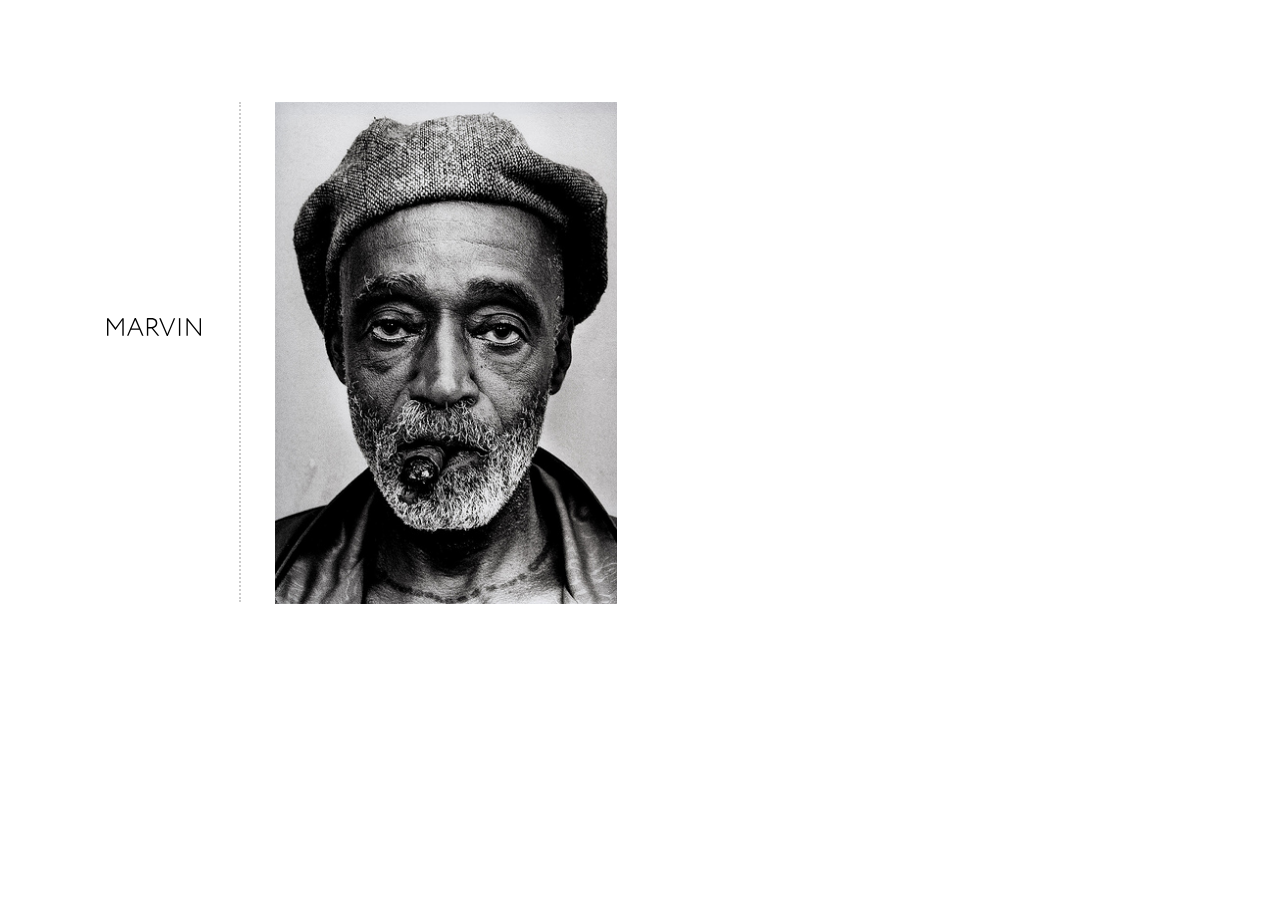
==== index.html @ 41177f88 "Refactor HTML structure and enhance CSS layout for improved organization" ====
<!doctype html>
<html lang="en">
  <head>
    <meta charset="UTF-8" />
    <meta name="viewport" content="width=device-width, initial-scale=1.0" />
    <title>MARVIN</title>
    <link rel="stylesheet" href="main.css" />
  </head>
  <body>
    <main>
      <div id="marvinLogo">
        <img src="images/marvin.svg" alt="marvin-logo" />
      </div>
      <div id="dots"></div>
      <div id="marvinImage">
        <img src="images/20.jpg" alt="idk-who-this-is" />
      </div>
      <div id="container"></div>
    </main>
  </body>
</html>
---- main.css ----
* {
  margin: 0;
  padding: 0;
}

body {
  max-height: 700px;
  max-width: 1000px;
}

main {
  display: grid;
  grid-template-columns: 107px 132px 36px 349px 45px 242px 89px;
  grid-template-rows: 102px 500px 98px;
}

#marvinLogo {
  grid-column-start: 2;
  grid-row-start: 2;

  img {
    margin-top: 216px;
    width: 94px;
  }
}

#dots {
  grid-column-start: 3;
  grid-row-start: 2;
  border-left: 2px dotted #cccccc;
}

#marvinImage {
  display: flex;
  grid-column-start: 4;
  grid-row-start: 2;

  img {
    height: 502px;
    width: 342px;
  }
}
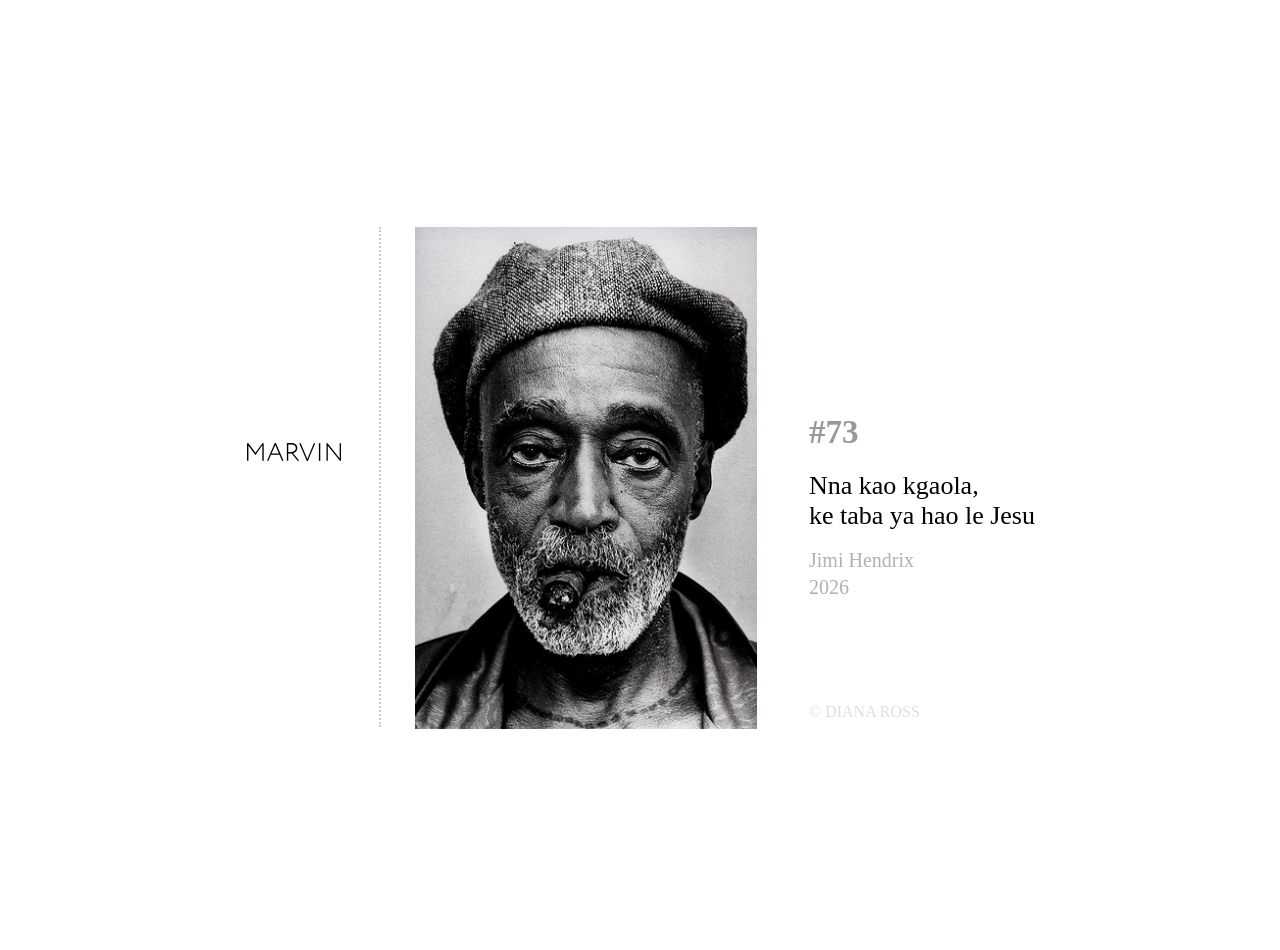
==== commit 664d522a: "fixing everything" ====
--- a/index.html
+++ b/index.html
@@ -15,7 +15,13 @@
       <div id="marvinImage">
         <img src="images/20.jpg" alt="idk-who-this-is" />
       </div>
-      <div id="container"></div>
+      <div id="container">
+        <h3>#73</h3>
+        <p id="quote">Nna kao kgaola,<br />ke taba ya hao le Jesu</p>
+        <p id="name">Jimi Hendrix</p>
+        <p id="year">2026</p>
+        <p id="copyright">&copy; DIANA ROSS</p>
+      </div>
     </main>
   </body>
 </html>
--- a/main.css
+++ b/main.css
@@ -1,14 +1,18 @@
 * {
   margin: 0;
   padding: 0;
+  font-family: Garamond, serif;
 }
 
 body {
-  max-height: 700px;
-  max-width: 1000px;
+  display: grid;
+  place-content: center;
 }
 
 main {
+  margin: 125px 0 125px 0;
+  height: 700px;
+  width: 1000px;
   display: grid;
   grid-template-columns: 107px 132px 36px 349px 45px 242px 89px;
   grid-template-rows: 102px 500px 98px;
@@ -40,3 +44,31 @@
     width: 342px;
   }
 }
+
+#container {
+  grid-column-start: 5;
+  grid-column-end: 7;
+  margin: 289px 0 0 45px;
+  h3 {
+    font-size: 33px;
+    color: #989898;
+  }
+  p#quote {
+    margin: 20px 0 0 0;
+    font-size: 26px;
+  }
+  p#name {
+    margin: 18px 0 0 0;
+    font-size: 20px;
+    color: #b1b1b1;
+  }
+  p#year {
+    margin: 4px 0 0 0;
+    font-size: 20px;
+    color: #b1b1b1;
+  }
+  p#copyright {
+    margin-top: 104px;
+    color: #dfdfdf;
+  }
+}
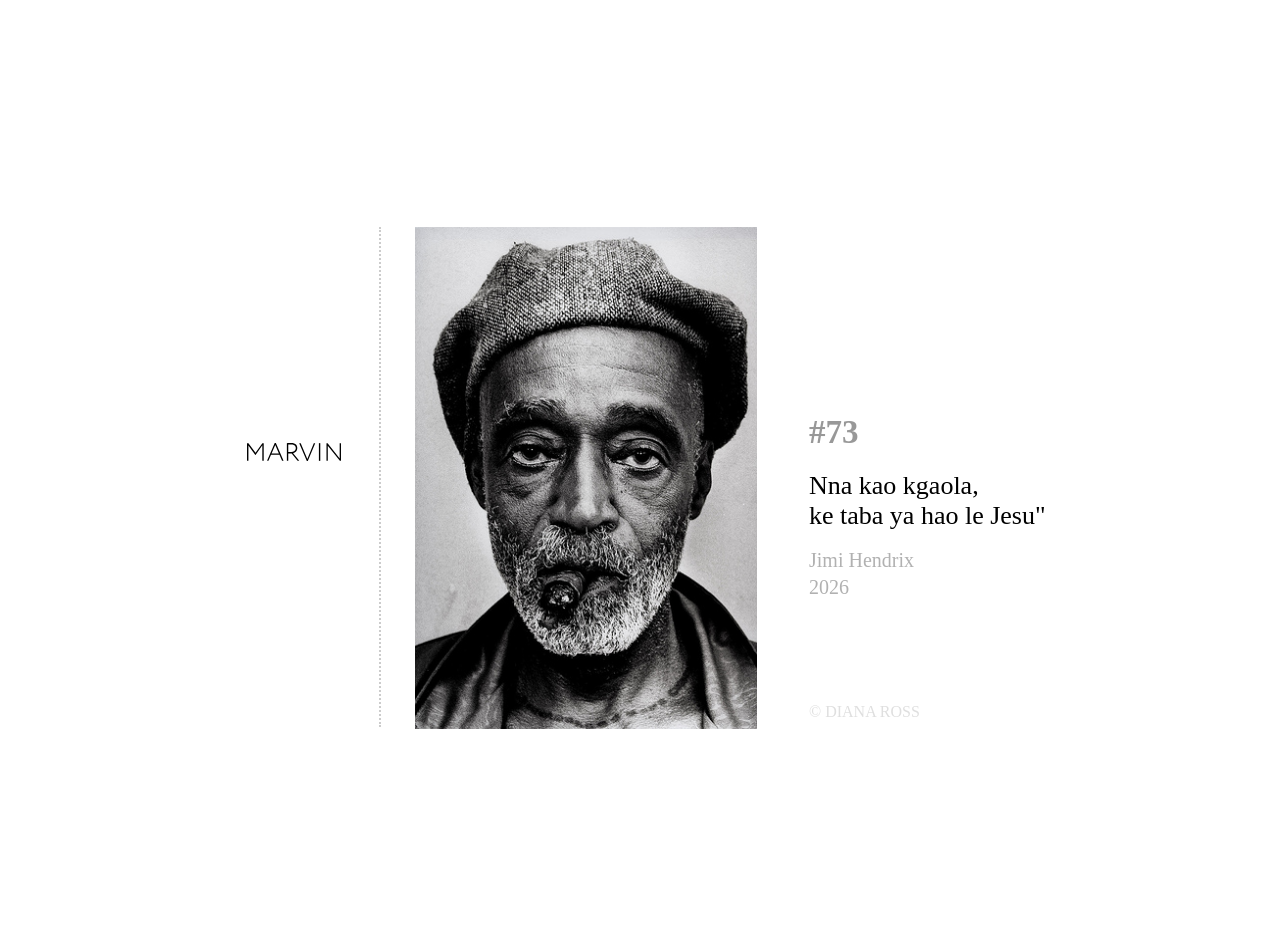
==== commit 29dd234b: "Refactor HTML structure and CSS styles, remove unused files, and add JavaScript functionality for dy" ====
--- a/index.html
+++ b/index.html
@@ -13,15 +13,16 @@
       </div>
       <div id="dots"></div>
       <div id="marvinImage">
-        <img src="images/20.jpg" alt="idk-who-this-is" />
+        <img id="photo" src="images/20.jpg" alt="" />
       </div>
       <div id="container">
-        <h3>#73</h3>
-        <p id="quote">Nna kao kgaola,<br />ke taba ya hao le Jesu</p>
-        <p id="name">Jimi Hendrix</p>
-        <p id="year">2026</p>
+        <h3 id="quoteNumber">#73</h3>
+        <p id="quoteOfTheDay">Nna kao kgaola,<br />ke taba ya hao le Jesu"</p>
+        <p id="naam">Jimi Hendrix</p>
+        <p id="jaar">2026</p>
         <p id="copyright">&copy; DIANA ROSS</p>
       </div>
     </main>
+    <script src="main.js"></script>
   </body>
 </html>
--- a/main.css
+++ b/main.css
@@ -53,16 +53,16 @@
     font-size: 33px;
     color: #989898;
   }
-  p#quote {
+  p#quoteOfTheDay {
     margin: 20px 0 0 0;
     font-size: 26px;
   }
-  p#name {
+  p#naam {
     margin: 18px 0 0 0;
     font-size: 20px;
     color: #b1b1b1;
   }
-  p#year {
+  p#jaar {
     margin: 4px 0 0 0;
     font-size: 20px;
     color: #b1b1b1;
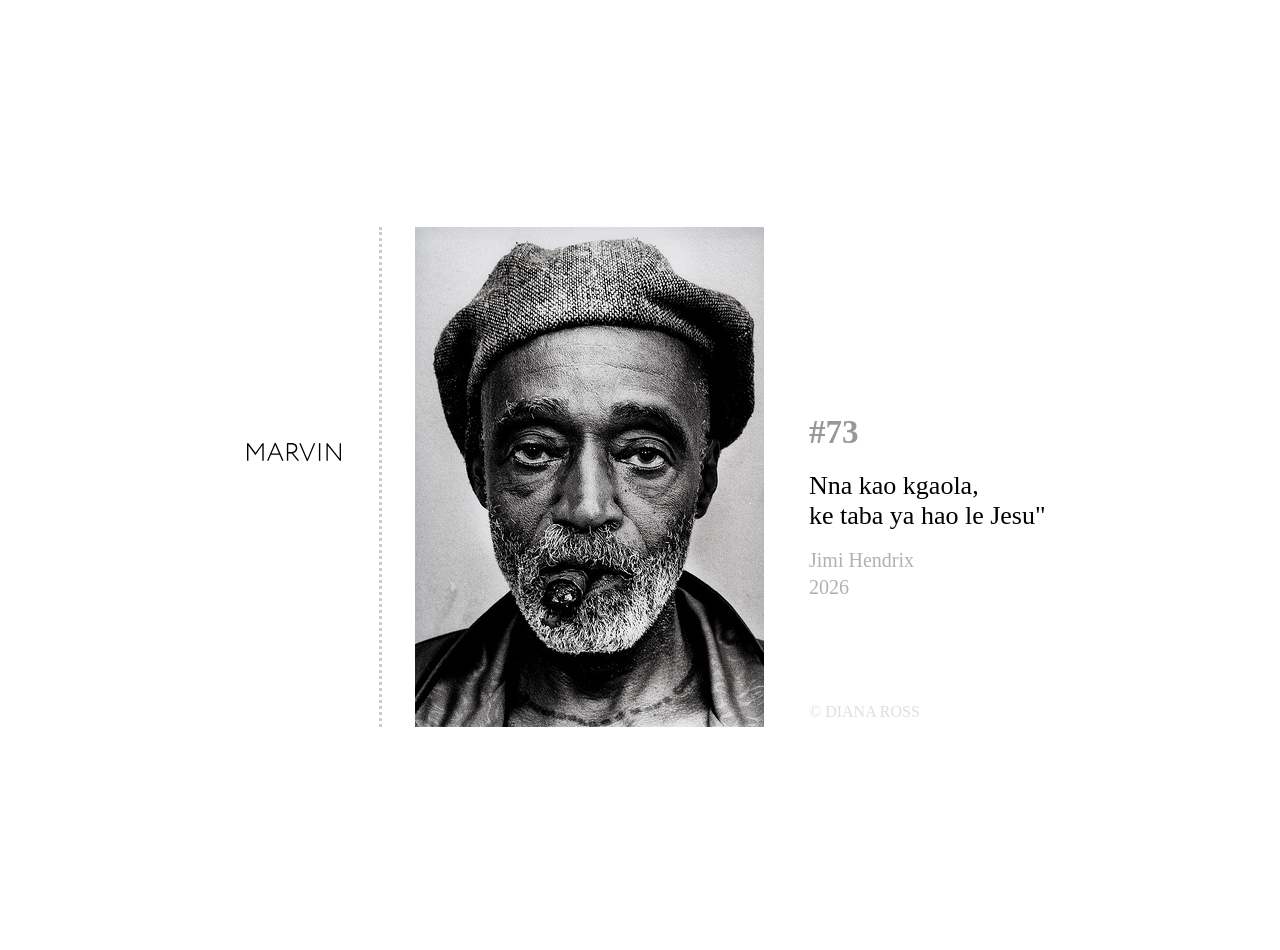
==== commit f4cb690f: "Add gallery data to JSON, update image handling in JavaScript, and adjust CSS styles" ====
--- a/index.html
+++ b/index.html
@@ -23,6 +23,6 @@
         <p id="copyright">&copy; DIANA ROSS</p>
       </div>
     </main>
-    <script src="main.js"></script>
+    <script type="module" src="main.js"></script>
   </body>
 </html>
--- a/main.css
+++ b/main.css
@@ -31,7 +31,7 @@
 #dots {
   grid-column-start: 3;
   grid-row-start: 2;
-  border-left: 2px dotted #cccccc;
+  border-left: 3px dotted #cccccc;
 }
 
 #marvinImage {
@@ -40,8 +40,8 @@
   grid-row-start: 2;
 
   img {
-    height: 502px;
-    width: 342px;
+    height: 500px;
+    width: 350px;
   }
 }
 
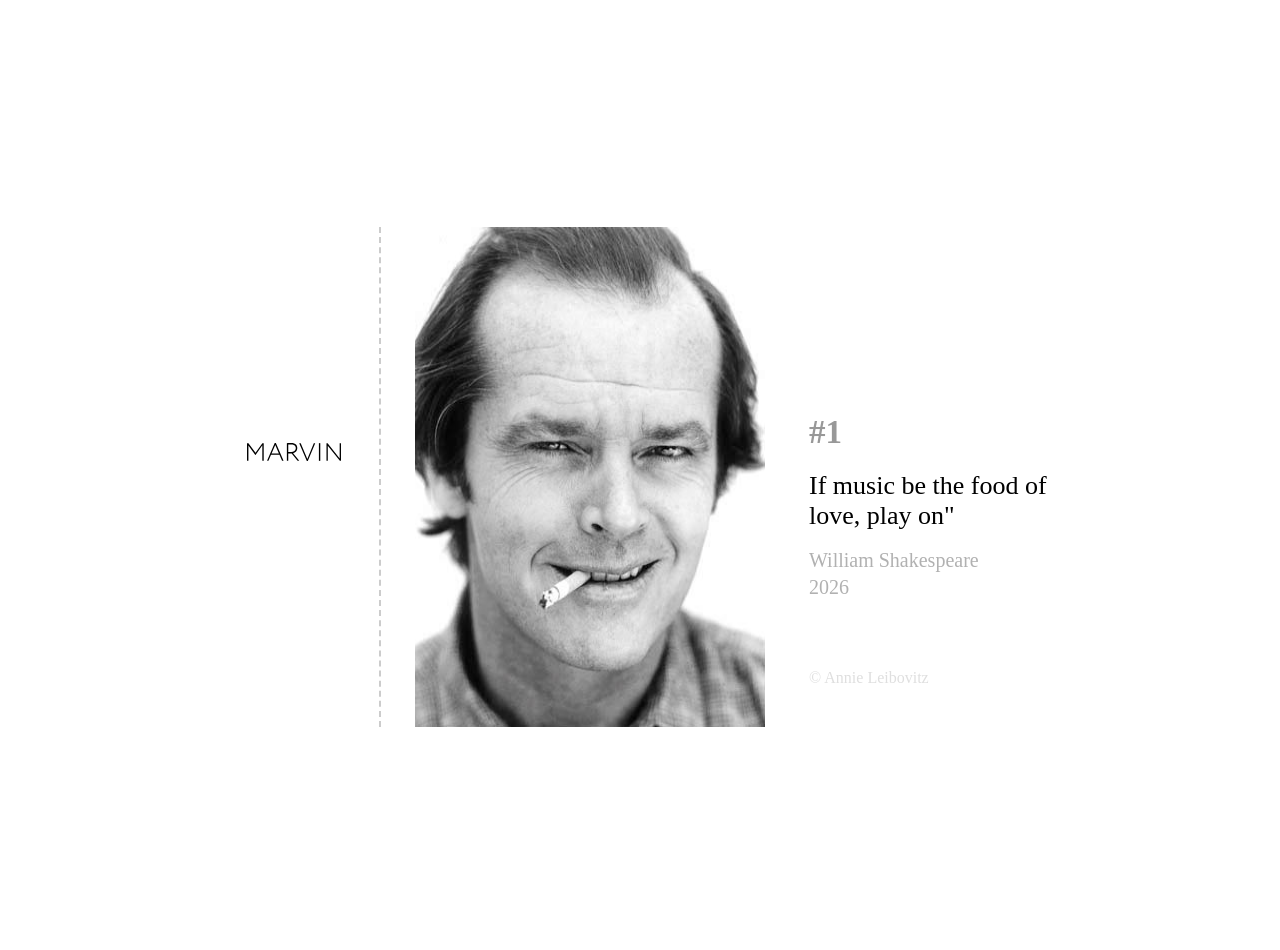
==== commit 5b2cca20: "Refactor code structure for improved readability and maintainability" ====
--- a/index.html
+++ b/index.html
@@ -13,14 +13,14 @@
       </div>
       <div id="dots"></div>
       <div id="marvinImage">
-        <img id="photo" src="images/20.jpg" alt="" />
+        <img id="photo" src="images/01.jpg" alt="" />
       </div>
       <div id="container">
-        <h3 id="quoteNumber">#73</h3>
-        <p id="quoteOfTheDay">Nna kao kgaola,<br />ke taba ya hao le Jesu"</p>
-        <p id="naam">Jimi Hendrix</p>
+        <h3 id="quoteNumber">#1</h3>
+        <p id="quoteOfTheDay">If music be the food of love, play on"</p>
+        <p id="naam">William Shakespeare</p>
         <p id="jaar">2026</p>
-        <p id="copyright">&copy; DIANA ROSS</p>
+        <p id="copyright">&copy; Annie Leibovitz</p>
       </div>
     </main>
     <script type="module" src="main.js"></script>
--- a/main.css
+++ b/main.css
@@ -31,7 +31,7 @@
 #dots {
   grid-column-start: 3;
   grid-row-start: 2;
-  border-left: 3px dotted #cccccc;
+  border-left: 2px dashed #cccccc;
 }
 
 #marvinImage {
@@ -42,6 +42,12 @@
   img {
     height: 500px;
     width: 350px;
+    transition: all 0.5s;
+  }
+
+  :hover {
+    scale: 1.02;
+    cursor: pointer;
   }
 }
 
@@ -68,7 +74,7 @@
     color: #b1b1b1;
   }
   p#copyright {
-    margin-top: 104px;
+    margin-top: 70px;
     color: #dfdfdf;
   }
 }
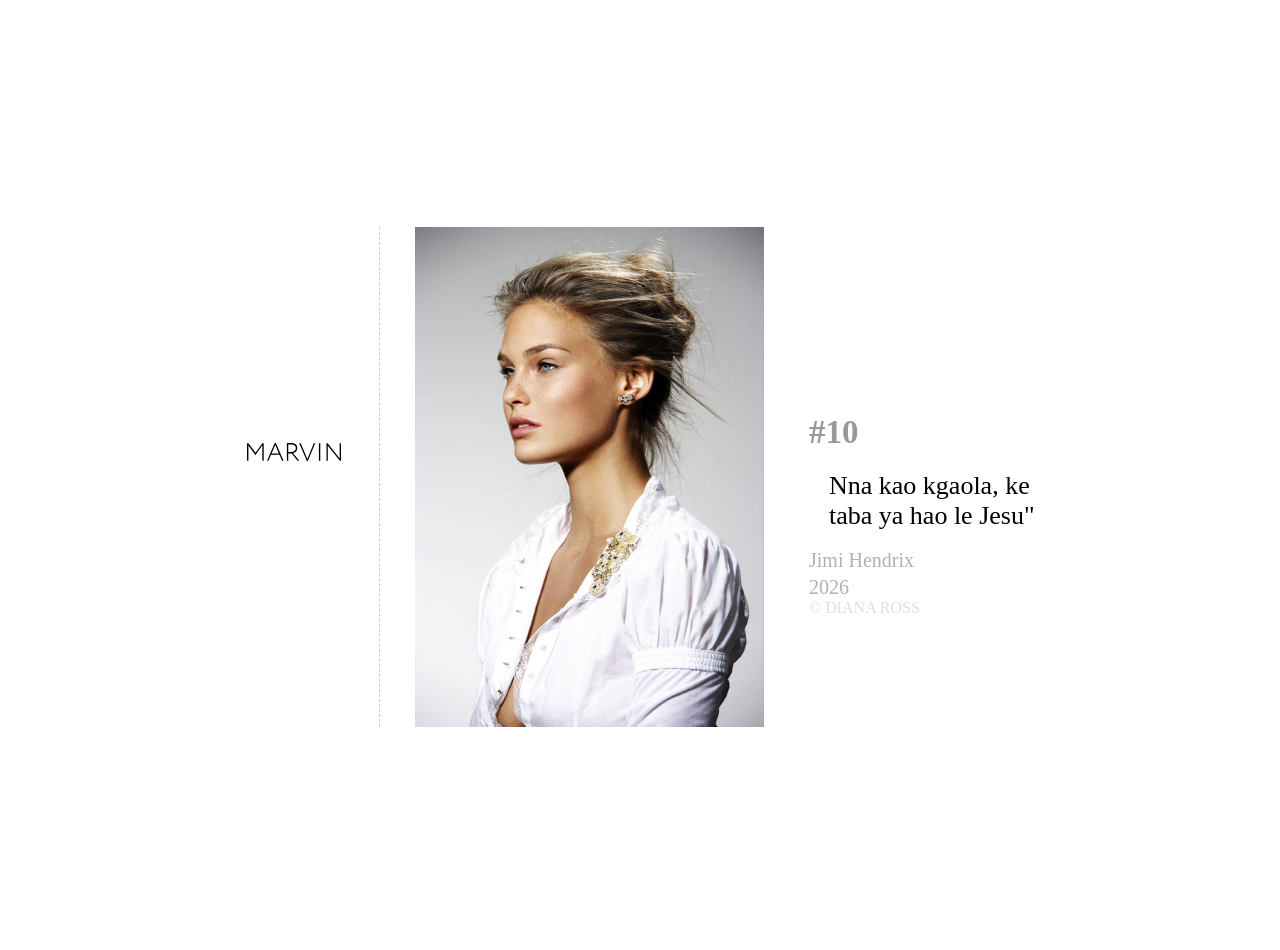
==== commit 1440fa4e: "Update image source and quotes in HTML and JavaScript for consistency" ====
--- a/index.html
+++ b/index.html
@@ -13,16 +13,16 @@
       </div>
       <div id="dots"></div>
       <div id="marvinImage">
-        <img id="photo" src="images/01.jpg" alt="" />
+        <img id="photo" src="images/05.jpg" alt="" />
       </div>
       <div id="container">
-        <h3 id="quoteNumber">#1</h3>
-        <p id="quoteOfTheDay">If music be the food of love, play on"</p>
-        <p id="naam">William Shakespeare</p>
+        <h3 id="quoteNumber">#10</h3>
+        <p id="quoteOfTheDay">Nna kao kgaola, ke taba ya hao le Jesu"</p>
+        <p id="naam">Jimi Hendrix</p>
         <p id="jaar">2026</p>
-        <p id="copyright">&copy; Annie Leibovitz</p>
+        <p id="copyright">&copy; DIANA ROSS</p>
       </div>
     </main>
-    <script type="module" src="main.js"></script>
+    <script src="main.js"></script>
   </body>
 </html>
--- a/main.css
+++ b/main.css
@@ -31,7 +31,7 @@
 #dots {
   grid-column-start: 3;
   grid-row-start: 2;
-  border-left: 2px dashed #cccccc;
+  border-left: 1px dashed #cccccc;
 }
 
 #marvinImage {
@@ -48,6 +48,7 @@
   :hover {
     scale: 1.02;
     cursor: pointer;
+    opacity: 0.8;
   }
 }
 
@@ -60,7 +61,7 @@
     color: #989898;
   }
   p#quoteOfTheDay {
-    margin: 20px 0 0 0;
+    margin: 20px 0 0 20px;
     font-size: 26px;
   }
   p#naam {
@@ -74,7 +75,6 @@
     color: #b1b1b1;
   }
   p#copyright {
-    margin-top: 70px;
     color: #dfdfdf;
   }
 }
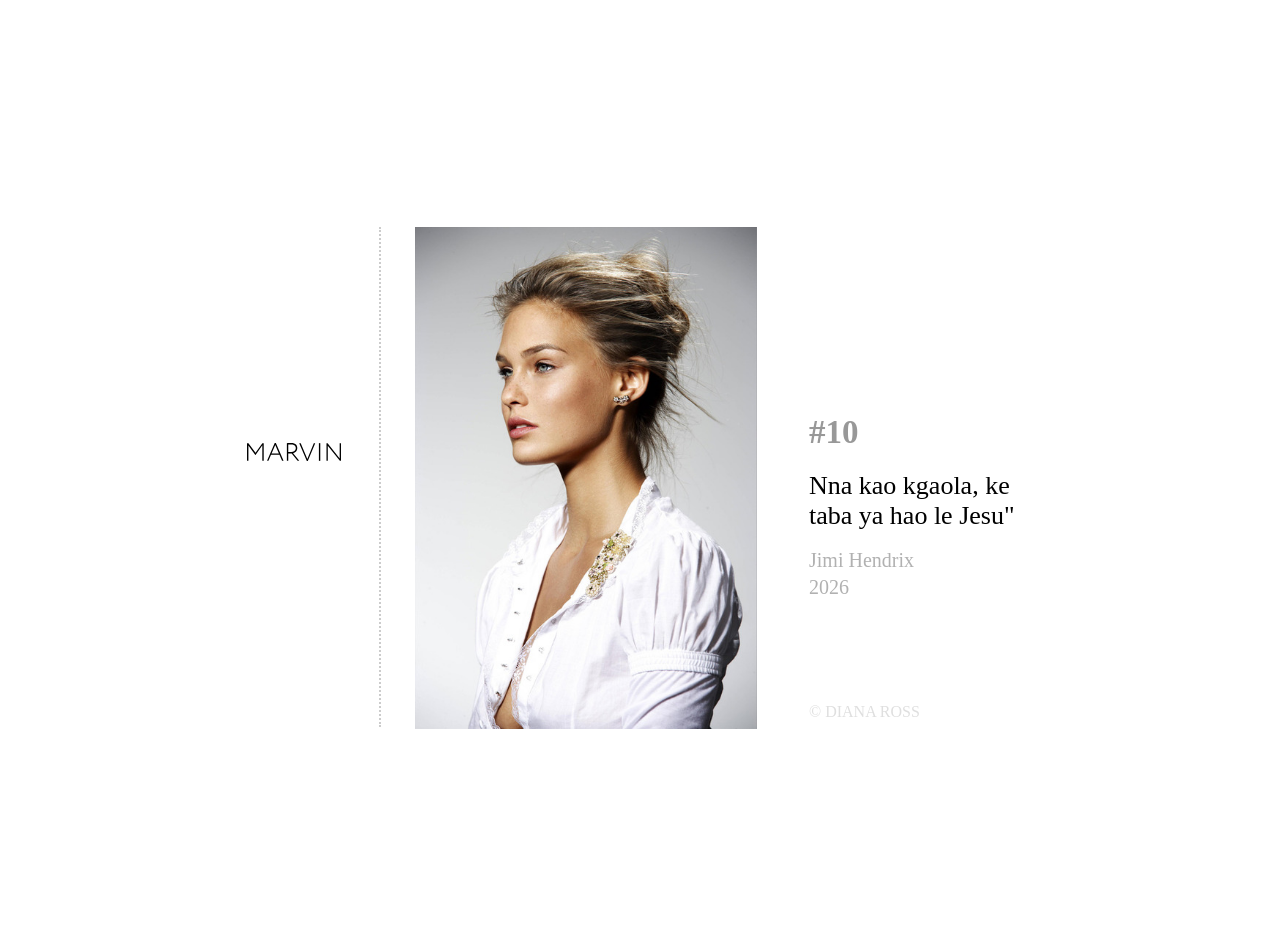
==== commit efe2ed61: "Wrap logo image in a link and adjust CSS for layout consistency" ====
--- a/index.html
+++ b/index.html
@@ -9,7 +9,9 @@
   <body>
     <main>
       <div id="marvinLogo">
-        <img src="images/marvin.svg" alt="marvin-logo" />
+        <a href="index.html"
+          ><img src="images/marvin.svg" alt="marvin-logo"
+        /></a>
       </div>
       <div id="dots"></div>
       <div id="marvinImage">
--- a/main.css
+++ b/main.css
@@ -31,28 +31,22 @@
 #dots {
   grid-column-start: 3;
   grid-row-start: 2;
-  border-left: 1px dashed #cccccc;
+  border-left: 2px dotted #cccccc;
 }
 
 #marvinImage {
-  display: flex;
   grid-column-start: 4;
   grid-row-start: 2;
 
   img {
-    height: 500px;
-    width: 350px;
-    transition: all 0.5s;
-  }
-
-  :hover {
-    scale: 1.02;
-    cursor: pointer;
-    opacity: 0.8;
+    height: 502px;
+    width: 342px;
   }
 }
 
 #container {
+  display: flex;
+  flex-direction: column;
   grid-column-start: 5;
   grid-column-end: 7;
   margin: 289px 0 0 45px;
@@ -61,7 +55,7 @@
     color: #989898;
   }
   p#quoteOfTheDay {
-    margin: 20px 0 0 20px;
+    margin: 20px 0 0 0;
     font-size: 26px;
   }
   p#naam {
@@ -75,6 +69,7 @@
     color: #b1b1b1;
   }
   p#copyright {
+    margin-top: 104px;
     color: #dfdfdf;
   }
 }
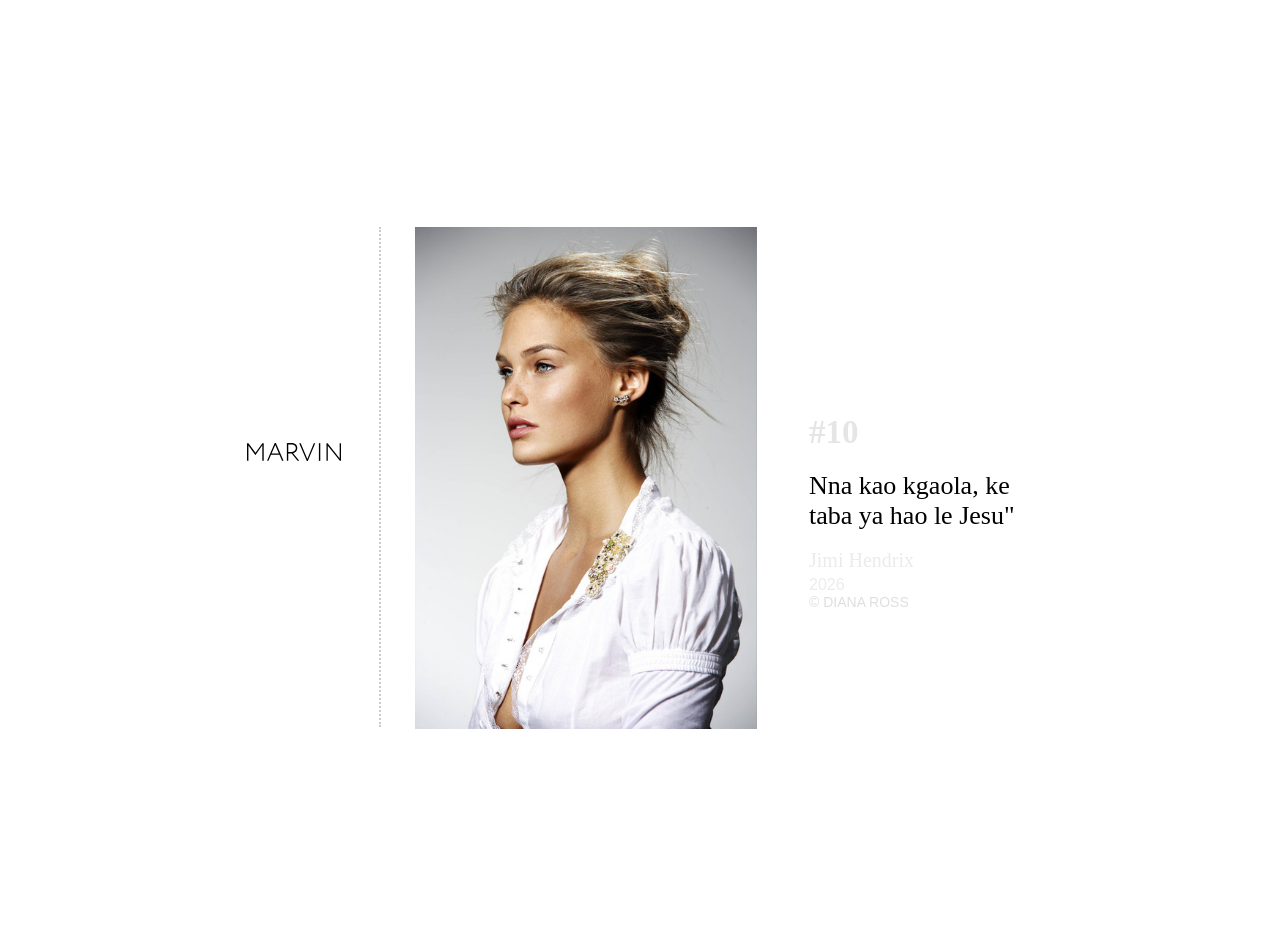
==== commit 8b67d885: "Refactor HTML structure for quote section and enhance CSS transitions for images" ====
--- a/index.html
+++ b/index.html
@@ -18,10 +18,12 @@
         <img id="photo" src="images/05.jpg" alt="" />
       </div>
       <div id="container">
-        <h3 id="quoteNumber">#10</h3>
-        <p id="quoteOfTheDay">Nna kao kgaola, ke taba ya hao le Jesu"</p>
-        <p id="naam">Jimi Hendrix</p>
-        <p id="jaar">2026</p>
+        <div id="content">
+          <h3 id="quoteNumber">#10</h3>
+          <p id="quoteOfTheDay">Nna kao kgaola, ke taba ya hao le Jesu"</p>
+          <p id="naam">Jimi Hendrix</p>
+          <p id="jaar">2026</p>
+        </div>
         <p id="copyright">&copy; DIANA ROSS</p>
       </div>
     </main>
--- a/main.css
+++ b/main.css
@@ -21,10 +21,13 @@
 #marvinLogo {
   grid-column-start: 2;
   grid-row-start: 2;
-
   img {
     margin-top: 216px;
     width: 94px;
+    transition: all 0.5s;
+  }
+  :hover {
+    scale: 1.105;
   }
 }
 
@@ -41,6 +44,12 @@
   img {
     height: 502px;
     width: 342px;
+    transition: all 0.5s;
+  }
+  :hover {
+    cursor: pointer;
+    scale: 1.02;
+    opacity: 0.8;
   }
 }
 
@@ -50,9 +59,13 @@
   grid-column-start: 5;
   grid-column-end: 7;
   margin: 289px 0 0 45px;
+  flex-grow: 1;
+  #content {
+  }
+
   h3 {
     font-size: 33px;
-    color: #989898;
+    color: #e5e5e5;
   }
   p#quoteOfTheDay {
     margin: 20px 0 0 0;
@@ -61,15 +74,17 @@
   p#naam {
     margin: 18px 0 0 0;
     font-size: 20px;
-    color: #b1b1b1;
+    color: #ebebeb;
   }
   p#jaar {
     margin: 4px 0 0 0;
-    font-size: 20px;
-    color: #b1b1b1;
+    font-size: 16px;
+    color: #ececec;
+    font-family: Helvetica, sans-serif;
   }
   p#copyright {
-    margin-top: 104px;
+    font-size: 14px;
+    font-family: Helvetica, sans-serif;
     color: #dfdfdf;
   }
 }
